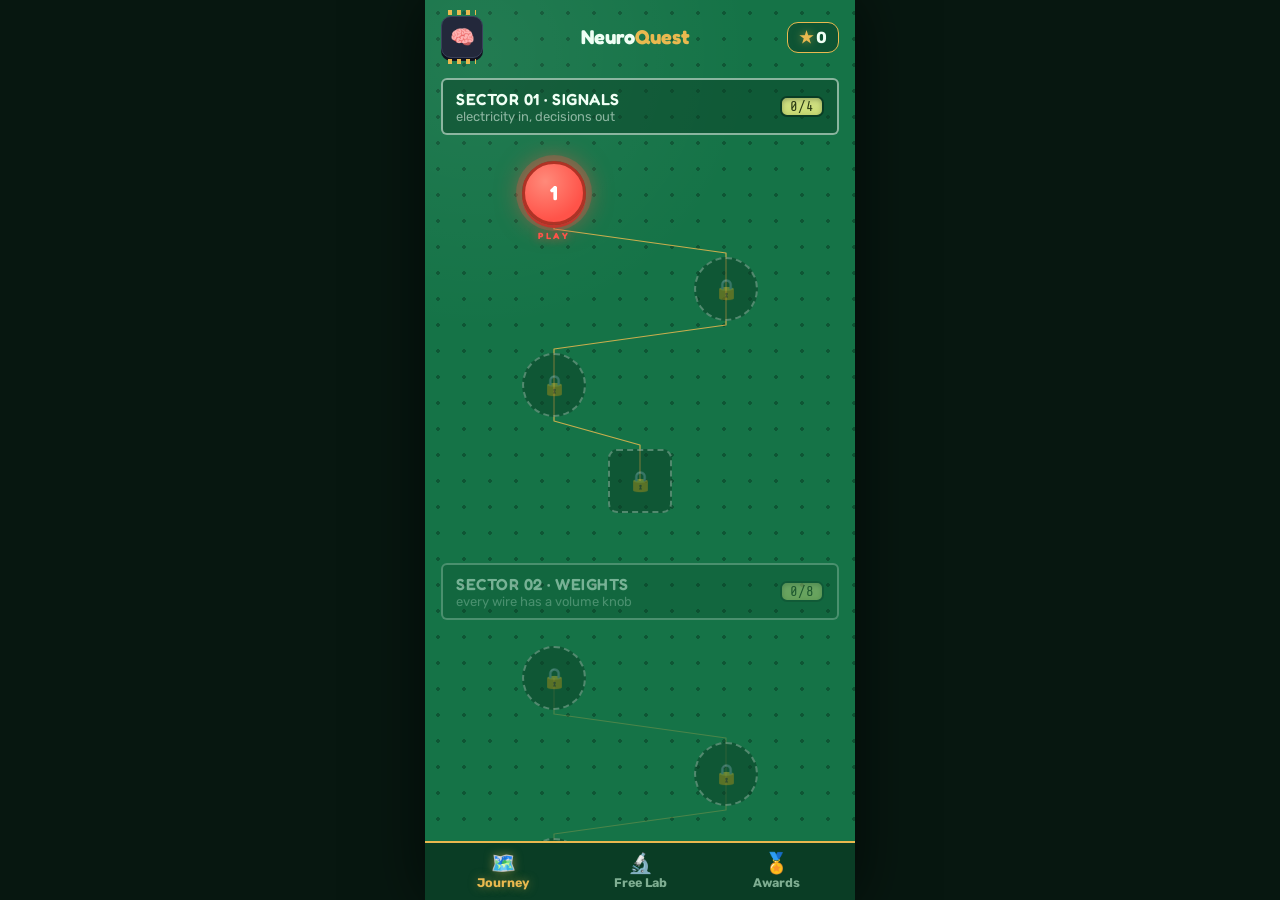
==== neuroquest/app/assets/web/index.html @ b3b17642 "NeuroQuest: curriculum pass — every level now requires its own lesson Web game + Flutter wrapper for" ====
<!DOCTYPE html>
<html lang="en">
<head>
<meta charset="UTF-8">
<meta name="viewport" content="width=device-width, initial-scale=1.0, maximum-scale=1.0, user-scalable=no">
<meta name="theme-color" content="#0A3D25">
<title>NeuroQuest</title>
<link rel="preconnect" href="https://fonts.googleapis.com">
<link href="https://fonts.googleapis.com/css2?family=Fredoka:wght@500;600;700&family=Rubik:wght@400;500;600;700;800&family=Share+Tech+Mono&display=swap" rel="stylesheet">
<link rel="stylesheet" href="css/style.css?v=29">
</head>
<body>
<div id="app">

  <!-- ============ JOURNEY MAP ============ -->
  <div id="scr-map" class="screen">
    <div class="hud">
      <div class="avatar">🧠</div>
      <div class="wordmark">Neuro<em>Quest</em></div>
      <div class="hud-stat" id="hud-stars"><span class="star">★</span> 0</div>
    </div>
    <div id="map-scroll"></div>
    <div class="tabbar">
      <div class="tab active"><span class="t-ico">🗺️</span>Journey</div>
      <div class="tab" data-nav="lab"><span class="t-ico">🔬</span>Free Lab</div>
      <div class="tab" data-nav="awards"><span class="t-ico">🏅</span>Awards</div>
    </div>
  </div>

  <!-- ============ LEVEL ============ -->
  <div id="scr-level" class="screen hidden">
    <div class="play-top">
      <div class="icon-btn" id="lv-back">‹</div>
      <div class="play-title" id="lv-title">Level</div>
      <div class="play-stars" id="lv-stars"></div>
    </div>
    <div class="goal-card" id="lv-goal"></div>
    <div class="stage-wrap" id="lv-boardarea">
      <div class="stage" id="lv-stage">
        <span class="silk-corner" style="top:5px;left:34px" id="lv-board">NQ-BRD</span>
        <span class="silk-corner" style="bottom:5px;right:34px">REV A</span>
        <div class="screwhole" style="top:6px;left:6px"></div>
        <div class="screwhole" style="top:6px;right:6px"></div>
        <div class="screwhole" style="bottom:6px;left:6px"></div>
        <div class="screwhole" style="bottom:6px;right:6px"></div>
        <svg class="wires-svg" id="lv-wires"></svg>
      </div>
      <div class="dataset-strip" id="lv-cards"></div>
      <svg id="lv-cardlinks"></svg>
    </div>
    <div class="controls hidden" id="lv-train">
      <div class="train-hud">
        <div class="thud"><div class="th-k">EPOCH</div><span class="lcd" id="tr-epoch">000</span></div>
        <div class="thud"><div class="th-k">SORTED</div><span class="lcd" id="tr-sorted">0/0</span></div>
        <div class="thud"><div class="th-k">LOSS</div><svg id="tr-spark" class="loss-spark" viewBox="0 0 60 24"></svg></div>
      </div>
      <div id="lv-lr-row">
        <div class="ctl-label"><span>LEARNING RATE · THROTTLE</span><span class="lcd" id="lv-lr-val" style="font-size:11px">0.10</span></div>
        <input type="range" class="knob-slider" id="lv-lr" min="-2" max="0.48" step="0.02" value="-1">
      </div>
      <div class="train-btns">
        <button class="btn btn-ghost" id="tr-step">STEP</button>
        <button class="btn btn-red" id="tr-run">⚡ TRAIN</button>
        <button class="btn btn-ghost" id="tr-reset">↺ RESET</button>
      </div>
    </div>
    <div class="controls hidden" id="lv-labtray">
      <div class="ctl-label"><span>PARTS TRAY — tap to place</span><span id="lab-count">0/6</span></div>
      <div class="tray-btns">
        <button class="btn btn-ghost" data-part="amp">AMP</button>
        <button class="btn btn-ghost" data-part="relu">GATE</button>
        <button class="btn btn-ghost" data-part="sum">Σ</button>
        <button class="btn btn-ghost" id="lab-clear">🗑 CLEAR</button>
      </div>
    </div>
    <div class="play-cta">
      <button class="btn btn-grn" id="lv-test">⏻ FINISH — CLAIM STARS</button>
    </div>
  </div>

  <!-- ============ AWARDS ============ -->
  <div id="scr-awards" class="screen hidden">
    <div class="hud">
      <div class="avatar">🏅</div>
      <div class="wordmark">Service <em>Record</em></div>
      <div class="hud-stat" id="aw-stars"><span class="star">★</span> 0</div>
    </div>
    <div id="awards-list"></div>
    <div class="tabbar">
      <div class="tab" data-nav="map"><span class="t-ico">🗺️</span>Journey</div>
      <div class="tab" data-nav="lab"><span class="t-ico">🔬</span>Free Lab</div>
      <div class="tab active"><span class="t-ico">🏅</span>Awards</div>
    </div>
  </div>

  <!-- ============ MODALS ============ -->
  <div id="modal-datasheet" class="modal-back hidden"></div>
  <div id="modal-win" class="modal-back hidden"></div>
  <div id="modal-goal" class="modal-back hidden"></div>
  <div id="toast"></div>
</div>

<script src="js/engine.js?v=29"></script>
<script src="js/levels.js?v=29"></script>
<script src="js/app.js?v=29"></script>
</body>
</html>
---- neuroquest/app/assets/web/css/style.css ----
/* NeuroQuest — PCB Workbench design system */
:root {
  --board: #157347;
  --board-dark: #0E5434;
  --board-edge: #0A3D25;
  --gold: #E9B94F;
  --gold-hi: #FFD98A;
  --gold-deep: #B98A2E;
  --silk: #EFFFF4;
  --silk-dim: rgba(239, 255, 244, 0.55);
  --lcd: #C9DB74;
  --lcd-ink: #2A3B14;
  --led-red: #FF5349;
  --led-grn: #4AE581;
  --led-blu: #61B8FF;
  --chip: #23283B;
  --chip-lite: #3A415C;
  --chip-deep: #10131F;
  --paper: #FBF7EC;
  --ink: #24303F;
  --btn-red: #E8503F;
  --btn-red-deep: #B03225;
  --btn-grn: #23B36B;
  --btn-grn-deep: #157A47;
}
* { margin: 0; padding: 0; box-sizing: border-box; -webkit-tap-highlight-color: transparent; }
html, body { height: 100%; }
body {
  font-family: 'Rubik', sans-serif;
  background: #071710;
  color: var(--silk);
  overflow: hidden;
  user-select: none;
  -webkit-user-select: none;
  display: flex;
  align-items: center;
  justify-content: center;
}
#app {
  position: relative;
  margin: 0 auto;
  width: 100%;
  max-width: 430px;
  height: 100dvh;
  max-height: 980px; /* keep phone proportions inside tall panes */
  overflow: hidden;  /* nothing may scroll the frame itself */
  background:
    radial-gradient(circle at 12% 6%, rgba(255, 255, 255, 0.06) 0%, transparent 30%),
    radial-gradient(rgba(10, 61, 37, 0.55) 1.6px, transparent 1.6px) 0 0 / 26px 26px,
    var(--board);
  overflow: hidden;
  box-shadow: 0 0 60px rgba(0, 0, 0, 0.6);
}
.mono { font-family: 'Share Tech Mono', monospace; }
.fredoka { font-family: 'Fredoka', sans-serif; }
.hidden { display: none !important; }

.screen { position: absolute; inset: 0; display: flex; flex-direction: column; }

/* ---------- atoms ---------- */
.btn {
  font-family: 'Fredoka', sans-serif;
  font-weight: 600;
  font-size: 16px;
  color: #fff;
  border: none;
  border-radius: 14px;
  padding: 13px 22px;
  text-align: center;
  letter-spacing: 0.5px;
  cursor: pointer;
  transition: transform 0.06s, box-shadow 0.06s;
}
.btn:active { transform: translateY(3px); }
.btn-red { background: var(--btn-red); box-shadow: 0 4.5px 0 var(--btn-red-deep), 0 0 18px rgba(232, 80, 63, 0.3); }
.btn-red:active { box-shadow: 0 1.5px 0 var(--btn-red-deep); }
.btn-grn { background: var(--btn-grn); box-shadow: 0 4.5px 0 var(--btn-grn-deep), 0 0 18px rgba(35, 179, 107, 0.3); }
.btn-grn:active { box-shadow: 0 1.5px 0 var(--btn-grn-deep); }
.btn-ghost { background: rgba(239, 255, 244, 0.08); color: var(--silk); border: 2px dashed rgba(239, 255, 244, 0.4); box-shadow: none; }
.star { color: var(--gold); text-shadow: 0 0 8px rgba(233, 185, 79, 0.55); }
.star.off { color: rgba(239, 255, 244, 0.22); text-shadow: none; }
.lcd {
  font-family: 'Share Tech Mono', monospace;
  background: linear-gradient(180deg, #D3E387, var(--lcd));
  color: var(--lcd-ink);
  border-radius: 7px;
  border: 2px solid var(--board-edge);
  box-shadow: inset 0 2px 5px rgba(42, 59, 20, 0.35);
  padding: 2px 8px;
}

/* ---------- HUD / map ---------- */
.hud {
  display: flex;
  align-items: center;
  justify-content: space-between;
  padding: 16px 16px 8px;
  flex-shrink: 0;
}
.hud .avatar {
  width: 42px; height: 42px;
  background: var(--chip);
  border-radius: 10px;
  display: flex; align-items: center; justify-content: center;
  font-size: 20px;
  border: 1.5px solid var(--chip-lite);
  box-shadow: 0 3px 0 var(--chip-deep);
  position: relative;
}
.hud .avatar::before, .hud .avatar::after {
  content: '';
  position: absolute; left: 6px; right: 6px;
  height: 5px;
  background: repeating-linear-gradient(90deg, var(--gold) 0 4px, transparent 4px 9px);
}
.hud .avatar::before { top: -7px; }
.hud .avatar::after { bottom: -7px; }
.hud .wordmark { font-family: 'Fredoka', sans-serif; font-weight: 700; font-size: 19px; }
.hud .wordmark em { font-style: normal; color: var(--gold); }
.hud-stat {
  background: var(--board-dark);
  border: 1.5px solid var(--gold);
  border-radius: 11px;
  padding: 5px 11px;
  font-weight: 700; font-size: 14px;
}
#map-scroll { flex: 1; overflow-y: auto; padding-bottom: 84px; }
.sector-bar {
  margin: 12px 16px;
  border: 2px solid var(--silk-dim);
  border-radius: 6px;
  padding: 9px 13px;
  display: flex; justify-content: space-between; align-items: center;
  background: rgba(10, 61, 37, 0.45);
  cursor: pointer;
}
.sector-bar.locked { opacity: 0.45; }
.sector-bar .sb-title { font-family: 'Fredoka', sans-serif; font-size: 14.5px; font-weight: 600; letter-spacing: 0.5px; }
.sector-bar .sb-sub { font-size: 11px; color: var(--silk-dim); }
.sector-bar .lcd { font-size: 13px; }
.sector-map { position: relative; }
.sector-map svg.traces { position: absolute; inset: 0; width: 100%; height: 100%; }
.pad {
  position: absolute;
  width: 64px; height: 64px;
  border-radius: 50%;
  display: flex; flex-direction: column;
  align-items: center; justify-content: center;
  font-family: 'Fredoka', sans-serif;
  font-weight: 700;
  cursor: pointer;
  z-index: 2;
}
.pad .n-num { font-size: 20px; line-height: 1.05; }
.pad .n-stars { font-size: 9.5px; letter-spacing: 1px; }
.pad.done {
  background: radial-gradient(circle at 35% 30%, var(--gold-hi), var(--gold) 70%);
  color: #5C4300;
  border: 3px solid var(--gold-deep);
  box-shadow: 0 3px 0 #8F6A20, inset 0 -3px 6px rgba(143, 106, 32, 0.5);
}
.pad.done .hole {
  width: 10px; height: 10px;
  background: var(--board-dark);
  border-radius: 50%;
  position: absolute; top: 7px; right: 9px;
  box-shadow: inset 0 1px 2px #000;
}
.pad.current {
  background: radial-gradient(circle at 35% 30%, #FF8A7A, var(--led-red) 70%);
  color: #fff;
  border: 3px solid var(--btn-red-deep);
  box-shadow: 0 0 0 6px rgba(255, 83, 73, 0.25), 0 0 26px rgba(255, 83, 73, 0.65), 0 3px 0 #8F241A;
  animation: pulse 1.6s ease-in-out infinite;
}
@keyframes pulse {
  0%, 100% { box-shadow: 0 0 0 5px rgba(255, 83, 73, 0.22), 0 0 18px rgba(255, 83, 73, 0.5), 0 3px 0 #8F241A; }
  50% { box-shadow: 0 0 0 9px rgba(255, 83, 73, 0.3), 0 0 30px rgba(255, 83, 73, 0.75), 0 3px 0 #8F241A; }
}
.pad.current .playlbl {
  position: absolute; bottom: -19px;
  font-size: 9px; letter-spacing: 2.5px;
  color: var(--led-red); font-weight: 700;
  text-shadow: 0 0 8px rgba(255, 83, 73, 0.8);
}
.pad.locked {
  background: rgba(10, 61, 37, 0.5);
  color: rgba(239, 255, 244, 0.35);
  border: 2.5px dashed rgba(239, 255, 244, 0.3);
  cursor: default;
}
.pad.chipstyle { border-radius: 9px; }
.tabbar {
  position: absolute;
  bottom: 0; left: 0; right: 0;
  background: var(--board-edge);
  border-top: 2px solid var(--gold);
  display: flex;
  padding: 8px 10px calc(10px + env(safe-area-inset-bottom));
  z-index: 50;
}
.tab { flex: 1; text-align: center; font-size: 10px; font-weight: 700; color: #7FAE92; cursor: pointer; }
.tab .t-ico { font-size: 20px; display: block; }
.tab.active { color: var(--gold); text-shadow: 0 0 10px rgba(233, 185, 79, 0.5); }

/* ---------- level screen ---------- */
.play-top {
  display: flex; align-items: center; justify-content: space-between;
  padding: 14px 14px 6px;
  flex-shrink: 0;
}
.icon-btn {
  width: 36px; height: 36px;
  background: var(--board-dark);
  border: 1.5px solid var(--silk-dim);
  border-radius: 10px;
  display: flex; align-items: center; justify-content: center;
  font-size: 17px; font-weight: 800; color: var(--silk);
  cursor: pointer;
}
.play-title { font-family: 'Fredoka', sans-serif; font-weight: 600; font-size: 15px; }
.play-stars { font-size: 16px; letter-spacing: 2px; }
.goal-card {
  margin: 4px 14px 8px;
  background: rgba(10, 61, 37, 0.55);
  border: 1.6px solid var(--gold);
  border-radius: 10px;
  padding: 8px 12px;
  font-size: 12.5px; font-weight: 500;
  line-height: 1.45;
  flex-shrink: 0;
}
.goal-card b { color: var(--gold-hi); }
.goal-card .g-tag { font-family: 'Share Tech Mono', monospace; color: var(--gold); font-size: 10px; letter-spacing: 2px; }
.dataset-strip {
  display: flex; gap: 8px;
  margin: 14px 2px 2px;
  /* % resolves against the strip's own container, so this never widens
     the app column — it only adds internal scroll room so any card,
     first or last, can be scrolled to the center. */
  padding: 2px calc(50% - 24px) 6px;
  flex-shrink: 0;
  overflow-x: auto;
  scrollbar-width: none;
}
.dataset-strip::-webkit-scrollbar { display: none; }
.d-chip {
  background: var(--chip);
  border: 1.5px solid var(--chip-lite);
  border-radius: 9px;
  min-width: 48px;
  padding: 5px 4px 4px;
  text-align: center;
  position: relative;
  box-shadow: 0 2.5px 0 var(--chip-deep);
  cursor: pointer;
  flex-shrink: 0;
}
.d-chip .d-emoji { font-size: 18px; }
.d-chip .d-name { font-size: 7.5px; color: var(--silk-dim); letter-spacing: 0.3px; white-space: nowrap; }
.d-chip.active { border-color: var(--gold); box-shadow: 0 2.5px 0 var(--chip-deep), 0 0 10px rgba(233, 185, 79, 0.4); }
.d-chip .d-tick {
  position: absolute; top: -6px; right: -5px;
  width: 15px; height: 15px;
  border-radius: 50%;
  font-size: 9px; line-height: 15px;
  text-align: center;
  color: #06230F;
  font-weight: 900;
}
.d-chip.ok .d-tick { background: var(--led-grn); box-shadow: 0 0 7px rgba(74, 229, 129, 0.7); }
.d-chip.bad .d-tick { background: var(--led-red); color: #fff; box-shadow: 0 0 7px rgba(255, 83, 73, 0.7); }

.stage-wrap { flex: 1; display: flex; flex-direction: column; margin: 0 14px; min-height: 0; }
.stage {
  position: relative;
  background: var(--board-dark);
  border-radius: 12px;
  border: 2px solid var(--board-edge);
  box-shadow: inset 0 0 30px rgba(0, 0, 0, 0.35);
  flex: 1;
  min-height: 230px;
  overflow: hidden;
}
.silk-corner {
  position: absolute;
  font-family: 'Share Tech Mono', monospace;
  font-size: 8.5px;
  color: var(--silk-dim);
  z-index: 4;
  letter-spacing: 1px;
  pointer-events: none;
}
.screwhole {
  position: absolute;
  width: 13px; height: 13px;
  border-radius: 50%;
  background: radial-gradient(circle at 38% 34%, #FFE9B8, var(--gold) 60%);
  box-shadow: inset 0 1px 2px rgba(0, 0, 0, 0.5);
  z-index: 4;
  pointer-events: none;
}
.screwhole::after { content: ''; position: absolute; inset: 4px; background: #071710; border-radius: 50%; }

.wires-svg { position: absolute; inset: 0; z-index: 1; width: 100%; height: 100%; }
.wires-svg path.wire { stroke: var(--gold); stroke-width: 3.4; fill: none; stroke-linejoin: round; stroke-linecap: round; cursor: pointer; pointer-events: stroke; }
.wires-svg path.wire.locked { cursor: default; opacity: 0.9; }
.wires-svg path.wirehit { stroke: transparent; stroke-width: 16; fill: none; cursor: pointer; pointer-events: stroke; }
.wires-svg circle.via { fill: var(--board-edge); stroke: var(--gold); stroke-width: 2.4; pointer-events: none; }

/* meters */
.out-row { position: absolute; top: 10px; left: 12px; right: 12px; display: flex; gap: 8px; z-index: 3; }
.meter {
  flex: 1;
  min-width: 0; /* let flex shrink meters below content width — 3-up rows must never overflow the board */
  background: var(--chip);
  border-radius: 9px;
  padding: 6px 8px 7px;
  box-shadow: 0 3px 0 var(--chip-deep);
  border: 1px solid var(--chip-lite);
}
.meter .m-head { display: flex; justify-content: space-between; align-items: baseline; gap: 4px; margin-bottom: 4px; }
.meter .m-name { font-size: 9px; font-weight: 700; color: var(--silk-dim); letter-spacing: 0.6px; white-space: nowrap; overflow: hidden; text-overflow: ellipsis; }
/* 3+ outputs: compact type so every meter stays inside the viewport */
.out-row.tight { gap: 6px; }
.out-row.tight .meter { padding: 5px 6px 6px; }
.out-row.tight .m-name { font-size: 10.5px !important; letter-spacing: 0.2px !important; }
.out-row.tight .m-val { font-size: 16px !important; }
.out-row.tight .ledbar { gap: 2px; }
.meter .m-val { font-family: 'Share Tech Mono', monospace; font-size: 13px; color: var(--silk); }
.ledbar { display: flex; gap: 2.5px; margin-bottom: 6px; }
.ledbar i { flex: 1; height: 11px; border-radius: 2.5px; background: rgba(239, 255, 244, 0.1); }
.meter .ledbar i.on { background: var(--led-blu); box-shadow: 0 0 6px rgba(97, 184, 255, 0.8); }
.meter.winner { border-color: var(--led-grn); box-shadow: 0 3px 0 var(--chip-deep), 0 0 14px rgba(74, 229, 129, 0.35); }
.meter.winner .ledbar i.on { background: var(--led-grn); box-shadow: 0 0 6px rgba(74, 229, 129, 0.8); }
.meter .m-pad {
  margin: 0 auto;
  width: 20px; height: 20px;
  border-radius: 50%;
  background: radial-gradient(circle at 38% 34%, var(--gold-hi), var(--gold) 65%);
  border: 2px solid var(--gold-deep);
  box-shadow: inset 0 1px 2px rgba(0, 0, 0, 0.4);
  cursor: pointer;
}
.meter .m-pad::after { content: ''; display: block; margin: 5px auto; width: 6px; height: 6px; background: var(--chip); border-radius: 50%; }

/* potentiometer / amp */
.pot-wrap { position: absolute; z-index: 3; text-align: center; transform: translate(-50%, -50%); }
/* modules are movable — body drag repositions, wires follow */
.pot-wrap, .nchip, .normchip, .sumnode, .refblock { cursor: grab; touch-action: none; }
.pot-wrap.dragging, .nchip.dragging, .normchip.dragging, .sumnode.dragging, .refblock.dragging {
  cursor: grabbing; z-index: 6;
}
.pot {
  width: 62px; height: 62px;
  border-radius: 50%;
  background: radial-gradient(circle at 38% 32%, #4A526E, var(--chip) 62%);
  border: 3px solid var(--chip-deep);
  box-shadow: 0 4px 0 var(--chip-deep), inset 0 2px 4px rgba(255, 255, 255, 0.15);
  position: relative;
  margin: 0 auto;
  cursor: pointer;
  transition: box-shadow 0.15s;
}
.pot-wrap.selected .pot { box-shadow: 0 4px 0 var(--chip-deep), 0 0 0 3px var(--gold), 0 0 16px rgba(233, 185, 79, 0.5); }
.pot .tick {
  position: absolute;
  left: 50%; top: 4px;
  width: 4px; height: 19px;
  background: var(--gold);
  border-radius: 3px;
  transform-origin: 50% 27px;
  transform: translateX(-50%) rotate(0deg);
  box-shadow: 0 0 8px rgba(233, 185, 79, 0.7);
  transition: transform 0.12s;
}
.pot-lbl { margin-top: 4px; }
.pot-lbl .lcd { font-size: 11.5px; padding: 1px 6px; }
.pot-name {
  position: absolute; top: -14px; left: 50%; transform: translateX(-50%);
  font-family: 'Share Tech Mono', monospace;
  font-size: 9px; color: var(--silk-dim); letter-spacing: 1px;
  white-space: nowrap;
  background: rgba(10, 61, 37, 0.92);
  padding: 1px 6px;
  border-radius: 6px;
  z-index: 2;
}
.pot-pin {
  width: 16px; height: 16px;
  border-radius: 50%;
  background: radial-gradient(circle at 38% 34%, var(--gold-hi), var(--gold) 65%);
  border: 2px solid var(--gold-deep);
  position: absolute; left: 50%;
  transform: translateX(-50%);
  cursor: pointer;
  touch-action: none;
}
.pot-pin::after {
  content: '';
  display: block;
  margin: 4px auto;
  width: 5px; height: 5px;
  background: var(--chip);
  border-radius: 50%;
}
.pot-pin.pin-in { bottom: -21px; }
.pot-pin.pin-out { top: -37px; }
.pot-wrap .pin-stub {
  position: absolute; left: 50%;
  transform: translateX(-50%);
  width: 3.5px;
  background: var(--gold);
  opacity: 0.9;
  pointer-events: none;
}
.pot-wrap .stub-out { top: -22px; height: 22px; }
.pot-wrap .stub-in { bottom: -6px; height: 8px; }
.static-pads .pot-pin { cursor: default; }

/* neuron chip pads */
.nc-pad {
  position: absolute;
  width: 15px; height: 15px;
  border-radius: 50%;
  background: radial-gradient(circle at 38% 34%, var(--gold-hi), var(--gold) 65%);
  border: 2px solid var(--gold-deep);
  touch-action: none;
}
.nc-pad::after {
  content: '';
  display: block;
  margin: 3.5px auto;
  width: 4px; height: 4px;
  background: var(--chip);
  border-radius: 50%;
}
.nc-pad.out { top: -24px; left: 50%; transform: translateX(-50%); }
.nc-pad.in { bottom: -22px; }

/* gate variant of the pot */
.pot-wrap.gate .pot {
  border-color: var(--gold-deep);
  background: radial-gradient(circle at 38% 32%, #6B5B30, #2E2A1A 62%);
}
.pot-wrap.gate .pot .tick { background: #FFC848; }

/* neuron DIP chip */
.nchip {
  position: absolute;
  transform: translate(-50%, -50%);
  width: 118px;
  background: linear-gradient(180deg, var(--chip-lite), var(--chip) 40%);
  border-radius: 8px;
  z-index: 3;
  padding: 7px 10px 8px;
  text-align: center;
  box-shadow: 0 4px 0 var(--chip-deep);
}
.nchip::before, .nchip::after {
  content: '';
  position: absolute;
  top: 12px; bottom: 12px;
  width: 8px;
  background: repeating-linear-gradient(180deg, var(--gold) 0 6px, transparent 6px 15px);
}
.nchip::before { left: -9px; }
.nchip::after { right: -9px; }
.nchip .nc-dot { position: absolute; top: 6px; left: 9px; width: 6px; height: 6px; border-radius: 50%; background: var(--chip-deep); }
.nchip .nc-name { font-family: 'Share Tech Mono', monospace; font-size: 9px; color: var(--gold); letter-spacing: 1.5px; }
.nbars { display: flex; gap: 7px; justify-content: center; margin-top: 5px; }
.nbar { width: 22px; }
.nbar .nb-track {
  height: 34px;
  background: var(--chip-deep);
  border-radius: 4px;
  position: relative;
  overflow: hidden;
}
.nbar .nb-fill {
  position: absolute; bottom: 0; left: 2px; right: 2px;
  border-radius: 3px;
  background: var(--led-grn);
  transition: height 0.12s, background 0.12s;
  box-shadow: 0 0 6px rgba(74, 229, 129, 0.6);
}
.nbar .nb-lbl { font-family: 'Share Tech Mono', monospace; font-size: 8px; color: var(--silk-dim); margin-top: 2px; }

/* frozen reference block */
.refblock {
  position: absolute;
  transform: translate(-50%, -50%);
  background: var(--chip);
  border: 1px dashed var(--chip-lite);
  border-radius: 8px;
  padding: 5px 9px;
  text-align: center;
  z-index: 3;
  box-shadow: 0 3px 0 var(--chip-deep);
}
.refblock .rb-name { font-family: 'Share Tech Mono', monospace; font-size: 8.5px; color: var(--silk-dim); letter-spacing: 1.5px; }
.refblock .lcd { font-size: 11px; padding: 0 6px; margin-top: 2px; display: inline-block; }

/* training console */
.train-hud { display: flex; gap: 8px; margin-bottom: 8px; }
.thud {
  flex: 1;
  background: var(--chip);
  border: 1px solid var(--chip-lite);
  border-radius: 10px;
  text-align: center;
  padding: 4px 4px 6px;
  box-shadow: 0 2.5px 0 var(--chip-deep);
}
.thud .th-k { font-size: 8.5px; font-weight: 700; letter-spacing: 2px; color: var(--silk-dim); }
.thud .lcd { font-size: 13px; margin-top: 2px; display: inline-block; padding: 0 8px; }
.loss-spark { height: 22px; margin-top: 2px; width: 90%; }
.train-btns { display: flex; gap: 8px; margin-top: 8px; }
.train-btns .btn { flex: 1; padding: 9px 6px; font-size: 13px; }
.train-btns .btn.running { background: var(--gold); color: #3A2B00; box-shadow: 0 4.5px 0 var(--gold-deep); }

/* input pins */
.in-row { position: absolute; bottom: 10px; left: 12px; right: 12px; display: flex; gap: 8px; justify-content: center; z-index: 3; }
.pinblock {
  background: var(--chip);
  border: 1px solid var(--chip-lite);
  border-radius: 9px;
  padding: 5px 10px 7px;
  text-align: center;
  box-shadow: 0 3px 0 var(--chip-deep);
  position: relative;
  min-width: 74px;
}
.pinblock .p-pad {
  margin: 0 auto 4px;
  width: 20px; height: 20px;
  border-radius: 50%;
  background: radial-gradient(circle at 38% 34%, var(--gold-hi), var(--gold) 65%);
  border: 2px solid var(--gold-deep);
  cursor: pointer;
  touch-action: none;
}
.pinblock .p-pad::after { content: ''; display: block; margin: 5px auto; width: 6px; height: 6px; background: var(--chip); border-radius: 50%; }
.pinblock .p-name { font-size: 8px; font-weight: 700; color: var(--silk-dim); letter-spacing: 1px; white-space: nowrap; }
.pinblock .lcd { font-size: 11px; padding: 0 6px; margin-top: 3px; display: inline-block; }
.p-pad.armed, .m-pad.armed, .pot-pin.armed, .nc-pad.armed {
  box-shadow: 0 0 0 3px var(--led-grn), 0 0 14px rgba(74, 229, 129, 0.8) !important;
}
.droppable {
  animation: droppulse 0.9s ease-in-out infinite;
}
@keyframes droppulse {
  0%, 100% { box-shadow: 0 0 0 2px var(--led-grn), 0 0 8px rgba(74, 229, 129, 0.5); }
  50% { box-shadow: 0 0 0 5px var(--led-grn), 0 0 18px rgba(74, 229, 129, 0.9); }
}
.wires-svg path.ghost {
  stroke: var(--led-grn);
  stroke-width: 3;
  stroke-dasharray: 8 6;
  fill: none;
  stroke-linecap: round;
  stroke-linejoin: round;
  pointer-events: none;
  filter: drop-shadow(0 0 4px rgba(74, 229, 129, 0.7));
}

/* card → input connector traces */
#lv-cardlinks {
  position: absolute;
  inset: 0;
  pointer-events: none;
  z-index: 6;
  width: 100%;
  height: 100%;
}
#lv-cardlinks path {
  animation: dashflow 0.9s linear infinite;
}
@keyframes dashflow {
  to { stroke-dashoffset: -22; }
}
.stage-wrap { position: relative; }

/* controls */
.controls {
  margin: 8px 14px 0;
  background: rgba(10, 61, 37, 0.55);
  border: 1.5px solid rgba(239, 255, 244, 0.35);
  border-radius: 12px;
  padding: 9px 14px 11px;
  flex-shrink: 0;
}
.controls .ctl-label {
  display: flex; justify-content: space-between;
  font-family: 'Share Tech Mono', monospace;
  font-size: 10px; color: var(--silk-dim);
  letter-spacing: 2px;
  margin-bottom: 6px;
}
input[type=range].knob-slider {
  width: 100%;
  appearance: none;
  -webkit-appearance: none;
  height: 12px;
  border-radius: 8px;
  background: linear-gradient(90deg, var(--led-blu) 0%, rgba(0, 0, 0, 0.35) 50%, var(--led-red) 100%);
  border: 2px solid var(--board-edge);
  outline: none;
}
input[type=range].knob-slider::-webkit-slider-thumb {
  appearance: none;
  -webkit-appearance: none;
  width: 26px; height: 26px;
  border-radius: 50%;
  background: radial-gradient(circle at 38% 32%, #4A526E, var(--chip) 65%);
  border: 2.5px solid var(--gold);
  box-shadow: 0 0 12px rgba(233, 185, 79, 0.5);
  cursor: pointer;
}
.star-goals {
  display: flex; justify-content: center; gap: 13px;
  margin-top: 7px;
  font-size: 10.5px; font-weight: 600; color: var(--silk-dim);
}
.play-cta { display: flex; gap: 10px; margin: 8px 14px calc(12px + env(safe-area-inset-bottom)); flex-shrink: 0; }
.play-cta .btn { flex: 1; font-size: 15px; padding: 12px 10px; }

/* ---------- modals ---------- */
.modal-back {
  position: absolute; inset: 0;
  background: rgba(4, 15, 9, 0.75);
  z-index: 90;
  display: flex; align-items: center; justify-content: center;
  padding: 18px;
}
.datasheet {
  background: var(--paper);
  color: var(--ink);
  border-radius: 12px;
  box-shadow: 0 22px 50px rgba(0, 0, 0, 0.6);
  width: 100%;
  max-width: 360px;
  max-height: 88%;
  overflow-y: auto;
  text-align: center;
}
.ds-head {
  display: flex; justify-content: space-between; align-items: center;
  background: var(--ink);
  color: #fff;
  padding: 10px 14px;
  font-family: 'Share Tech Mono', monospace;
  font-size: 11px;
  letter-spacing: 1px;
  border-radius: 12px 12px 0 0;
}
.ds-head b { color: var(--gold); }
.ds-body { padding: 14px 18px 18px; }
.ds-sym {
  margin: 4px auto 10px;
  width: 100%; height: 104px;
  border: 1.6px solid rgba(36, 48, 63, 0.35);
  border-radius: 6px;
  background:
    linear-gradient(rgba(36, 48, 63, 0.06) 1px, transparent 1px) 0 0 / 14px 14px,
    linear-gradient(90deg, rgba(36, 48, 63, 0.06) 1px, transparent 1px) 0 0 / 14px 14px;
}
.datasheet h2 { font-family: 'Fredoka', sans-serif; font-size: 24px; font-weight: 700; margin: 4px 0 8px; }
.datasheet p.lead { font-size: 13px; font-weight: 500; color: #5A6878; line-height: 1.55; margin-bottom: 12px; text-align: left; }
.datasheet p.lead b { color: var(--ink); }
.spec-table { width: 100%; border-collapse: collapse; font-size: 11px; margin-bottom: 14px; font-family: 'Share Tech Mono', monospace; }
.spec-table td { border: 1.4px solid rgba(36, 48, 63, 0.3); padding: 5px 8px; }
.spec-table td:first-child { text-align: left; color: #5A6878; }
.spec-table td:last-child { text-align: right; font-weight: 700; }

/* win modal */
.win-card {
  background: var(--paper);
  color: var(--ink);
  border-radius: 12px;
  box-shadow: 0 22px 50px rgba(0, 0, 0, 0.6);
  width: 100%;
  max-width: 340px;
  text-align: center;
  padding: 46px 18px 18px;
  position: relative;
}
.win-stars {
  position: absolute; top: -32px; left: 50%;
  transform: translateX(-50%);
  display: flex; align-items: flex-end; gap: 4px;
}
.wstar {
  font-size: 42px;
  color: var(--gold);
  text-shadow: 0 3px 0 var(--gold-deep);
  filter: drop-shadow(0 5px 10px rgba(233, 185, 79, 0.5));
  opacity: 0;
  transform: scale(0.2);
}
.wstar.mid { font-size: 58px; margin-bottom: 8px; }
.wstar.show { animation: starpop 0.45s cubic-bezier(0.2, 1.6, 0.4, 1) forwards; }
.wstar.off { color: #E2DACA; text-shadow: 0 3px 0 #CFC5B0; filter: none; opacity: 1; transform: none; }
@keyframes starpop { to { opacity: 1; transform: scale(1); } }
.stamp {
  position: absolute;
  top: 46px; right: 12px;
  font-family: 'Share Tech Mono', monospace;
  font-size: 11.5px;
  color: var(--btn-grn);
  border: 2.5px solid var(--btn-grn);
  border-radius: 6px;
  padding: 3px 8px;
  transform: rotate(11deg);
  letter-spacing: 2px;
  opacity: 0.9;
}
.win-card h2 { font-family: 'Fredoka', sans-serif; font-size: 24px; font-weight: 700; }
.win-card .w-sub { font-family: 'Share Tech Mono', monospace; font-size: 10.5px; color: #5A6878; margin: 3px 0 12px; letter-spacing: 0.5px; }
.stat-rows { margin: 0 4px 12px; border: 1.5px solid rgba(36, 48, 63, 0.3); border-radius: 8px; overflow: hidden; }
.stat-row {
  display: flex; justify-content: space-between;
  padding: 7px 12px;
  font-size: 12.5px; font-weight: 500;
  border-bottom: 1.5px solid rgba(36, 48, 63, 0.18);
  background: #fff;
}
.stat-row:last-child { border-bottom: none; }
.stat-row .sr-v { font-family: 'Share Tech Mono', monospace; }
.stat-row .sr-v.good { color: var(--btn-grn); }
.stat-row .sr-v.tip { color: var(--btn-red); }
.win-buttons { display: flex; flex-direction: column; gap: 9px; }

/* toast */
#toast {
  position: absolute;
  left: 50%; bottom: 110px;
  transform: translateX(-50%);
  background: var(--chip);
  color: var(--silk);
  border: 1.5px solid var(--gold);
  border-radius: 10px;
  padding: 9px 16px;
  font-size: 13px;
  font-weight: 600;
  z-index: 120;
  opacity: 0;
  transition: opacity 0.25s;
  pointer-events: none;
  max-width: 85%;
  text-align: center;
}
#toast.show { opacity: 1; }

/* confetti */
.confetti {
  position: absolute;
  width: 8px; height: 12px;
  z-index: 95;
  animation: fall 1.6s ease-in forwards;
}
@keyframes fall {
  0% { transform: translateY(-20px) rotate(0deg); opacity: 1; }
  100% { transform: translateY(300px) rotate(340deg); opacity: 0; }
}
.shake { animation: shake 0.4s; }
@keyframes shake {
  0%, 100% { transform: translateX(0); }
  25% { transform: translateX(-7px); }
  75% { transform: translateX(7px); }
}

/* ================================================================
   READABILITY & INTERACTION PASS
   Bigger type everywhere, big rotary knobs, expected-output badge,
   drag-scrollable card rack.
   ================================================================ */

/* --- type scale up --- */
.play-title { font-size: 18px; }
.play-stars { font-size: 18px; }
.goal-card { font-size: 15.5px; line-height: 1.5; padding: 12px 15px; }
.goal-card .g-tag { font-size: 12px; }
.m-name { font-size: 14px !important; letter-spacing: 0.5px !important; }
.m-val { font-size: 24px !important; }
.p-name { font-size: 12.5px !important; letter-spacing: 0.5px !important; }
.lcd { font-size: 14px !important; padding: 1px 8px !important; }
.pot-name { font-size: 12px !important; letter-spacing: 1px !important; }
.d-chip .d-name { font-size: 11px !important; }
.d-chip { min-width: 62px !important; padding: 7px 6px 6px !important; }
.d-chip .d-emoji { font-size: 24px !important; }
.star-goals { font-size: 13px !important; gap: 16px !important; }
.ctl-label { font-size: 13px !important; }
.btn { font-size: 17px !important; }
.train-btns .btn { font-size: 15px !important; }
.thud .th-k { font-size: 11px !important; }
.thud .lcd { font-size: 15px !important; }
.nc-name { font-size: 11px !important; }
.nbar .nb-lbl { font-size: 10px !important; }
.rb-name { font-size: 10.5px !important; }
.silk-corner { font-size: 10px !important; }
.toast-bump { font-size: 14px; }
#toast { font-size: 14.5px !important; }
.sb-title { font-size: 16px !important; }
.sb-sub { font-size: 13px !important; }
.tab { font-size: 12.5px !important; }
.ds-body .lead { font-size: 15.5px !important; line-height: 1.6 !important; }
.spec-table td { font-size: 13px !important; }
.stat-row { font-size: 14.5px !important; }
.w-sub { font-size: 13.5px !important; }
.hud .wordmark { font-size: 20px !important; }
.hud-stat { font-size: 16px !important; }

/* --- big rotary knobs (drag to turn) --- */
.pot {
  width: 80px !important;
  height: 80px !important;
  cursor: grab;
  touch-action: none;
}
.pot:active { cursor: grabbing; }
.pot .tick {
  height: 30px !important;
  width: 5px !important;
  border-radius: 3px;
}
.pot-wrap.turning .pot {
  box-shadow: 0 0 0 4px rgba(233, 185, 79, 0.45), 0 6px 14px rgba(0, 0, 0, 0.5);
}
.pot-wrap .pin-out { top: -39px; }
.pot-wrap .stub-out { top: -24px; height: 24px; }
/* min/max silk marks around the dial */
.pot::before {
  content: '−3';
  position: absolute;
  left: -20px; bottom: -4px;
  font-family: 'Share Tech Mono', monospace;
  font-size: 11px;
  color: var(--silk-dim);
}
.pot::after {
  content: '+3';
  position: absolute;
  right: -22px; bottom: -4px;
  font-family: 'Share Tech Mono', monospace;
  font-size: 11px;
  color: var(--silk-dim);
}

/* --- expected-output badge on meters --- */
.meter { position: relative; overflow: visible; }
.m-expect {
  position: absolute;
  top: -13px; left: 50%;
  transform: translateX(-50%);
  background: var(--gold);
  color: #3A2B00;
  font-family: 'Share Tech Mono', monospace;
  font-size: 10.5px;
  font-weight: 700;
  letter-spacing: 0.5px;
  padding: 2px 9px;
  border-radius: 99px;
  white-space: nowrap;
  z-index: 4;
  box-shadow: 0 2px 6px rgba(0, 0, 0, 0.45);
}
.m-expect.hidden { display: none; }
.meter.expected {
  border-color: var(--gold);
  box-shadow: 0 0 12px rgba(233, 185, 79, 0.35);
}
.meter.expected.winner {
  border-color: var(--led-grn);
  box-shadow: 0 0 14px rgba(74, 229, 129, 0.45);
}

/* --- card rack: grabbable --- */
.dataset-strip {
  cursor: grab;
  touch-action: pan-x;
}
.dataset-strip:active { cursor: grabbing; }

/* ================================================================
   VALUE-CHAIN PASS — the whole computation is legible:
   reading → normalized signal → component outputs → meter inputs
   ================================================================ */
.p-sig {
  margin-top: 3px;
  font-family: 'Share Tech Mono', monospace;
  font-size: 11px;
  color: var(--silk-dim);
}
.p-sig b { color: var(--led-blu); font-weight: 400; }

.pot-out {
  position: absolute;
  top: -32px;
  left: calc(50% + 14px);
  font-family: 'Share Tech Mono', monospace;
  font-size: 11px;
  color: var(--silk-dim);
  white-space: nowrap;
  pointer-events: none;
}
.pot-out b { color: var(--led-blu); font-weight: 400; }

.nc-out {
  position: absolute;
  top: -20px;
  left: calc(50% + 14px);
  font-family: 'Share Tech Mono', monospace;
  font-size: 11px;
  color: var(--silk-dim);
  white-space: nowrap;
  pointer-events: none;
}
.nc-out b { color: var(--led-blu); font-weight: 400; }

.m-raw {
  margin-top: 4px;
  font-family: 'Share Tech Mono', monospace;
  font-size: 11px;
  color: var(--silk-dim);
}
.m-raw b { color: var(--led-blu); font-weight: 400; }


/* output readouts live inside their component column — collision-free */
.pot-out {
  position: static;
  margin-top: 3px;
  text-align: center;
  left: auto; top: auto;
}
.nc-out {
  position: static;
  margin-top: 3px;
  text-align: center;
  left: auto; top: auto;
}

/* Σ summing junction */
.sumnode {
  position: absolute;
  transform: translate(-50%, -50%);
  text-align: center;
  z-index: 3;
}
.sumnode .sum-disc {
  width: 54px; height: 54px;
  margin: 0 auto;
  border-radius: 50%;
  background: radial-gradient(circle at 36% 30%, var(--gold-hi), var(--gold) 68%);
  border: 3px solid var(--gold-deep);
  box-shadow: 0 3px 0 #8F6A20, inset 0 -3px 6px rgba(143, 106, 32, 0.4);
  color: #5C4300;
  font-family: 'Fredoka', sans-serif;
  font-size: 27px;
  font-weight: 700;
  display: flex; align-items: center; justify-content: center;
}
.sumnode .sum-name {
  display: block;
  font-family: 'Share Tech Mono', monospace;
  font-size: 11px;
  color: var(--silk-dim);
  margin-top: 3px;
  letter-spacing: 1px;
}
.sumnode .pin-out { top: -27px; }
.sumnode .pin-in { bottom: 8px; }
.sumnode .pot-out { top: -22px; }

/* ================================================================
   BRIEFING OVERLAY, TOP OUT-VALUES, PER-CARD TESTING
   ================================================================ */

/* collapsed briefing bar */
.goal-card {
  cursor: pointer;
  white-space: nowrap;
  overflow: hidden;
  text-overflow: ellipsis;
  padding: 10px 14px !important;
  font-size: 14.5px !important;
}
.goal-card .g-open {
  float: right;
  color: var(--silk-dim);
  font-size: 12px;
  margin-left: 8px;
}

/* mission briefing sheet */
.goal-sheet {
  background: var(--paper);
  color: var(--ink);
  border-radius: 14px;
  width: min(360px, 88vw);
  padding: 20px 20px 18px;
  box-shadow: 0 24px 60px rgba(0, 0, 0, 0.55);
  border: 2px solid var(--gold-deep);
  text-align: center;
}
.goal-sheet .gs-tag {
  font-family: 'Share Tech Mono', monospace;
  font-size: 11px;
  letter-spacing: 2px;
  color: #8a7430;
}
.goal-sheet h2 {
  font-family: 'Fredoka', sans-serif;
  font-size: 24px;
  margin: 6px 0 8px;
}
.goal-sheet p {
  font-size: 15.5px;
  line-height: 1.55;
  text-align: left;
  margin-bottom: 12px;
}
.goal-sheet p b { color: #8a5b00; }
.goal-sheet .gs-stars {
  display: flex;
  justify-content: center;
  gap: 14px;
  font-size: 13px;
  font-weight: 700;
  background: rgba(233, 185, 79, 0.14);
  border: 1.5px dashed var(--gold-deep);
  border-radius: 10px;
  padding: 8px 6px;
  margin-bottom: 14px;
}
.goal-sheet .btn { width: 100%; }

/* out-value pill sits where the component name used to be */
.pot-out.pot-top {
  position: absolute;
  top: -16px;
  left: 50%;
  transform: translateX(-50%);
  margin: 0;
  background: rgba(10, 61, 37, 0.92);
  padding: 1px 8px;
  border-radius: 7px;
  white-space: nowrap;
  font-size: 12px;
  z-index: 4;
}
.sumnode .pot-out.pot-top { top: -10px; }

/* expected category on the active card */
.d-chip .d-expect {
  display: none;
  font-family: 'Share Tech Mono', monospace;
  font-size: 10px;
  color: var(--gold);
  white-space: nowrap;
  margin-top: 1px;
}
.d-chip.active .d-expect { display: block; }
.d-chip.active { min-width: 78px !important; }

/* untested chips are neutral */
.d-chip .d-tick:empty { display: none; }

/* traveling signal pulse */
.sig-dot {
  fill: var(--led-grn);
  filter: drop-shadow(0 0 6px rgba(74, 229, 129, 0.9));
}

/* readouts flash as fresh values land */
@keyframes valueflash {
  0% { box-shadow: 0 0 0 0 rgba(74, 229, 129, 0); }
  35% { box-shadow: 0 0 0 3px rgba(74, 229, 129, 0.85), 0 0 14px rgba(74, 229, 129, 0.7); }
  100% { box-shadow: 0 0 0 0 rgba(74, 229, 129, 0); }
}
.flash { animation: valueflash 0.55s ease-out; }

/* Σ node vertical stack: value pill above the pin, pin above the disc */
.sumnode .pot-out.pot-top { top: -46px; }
.sumnode .pin-out { top: -26px; }

/* readable secondary buttons on the paper win card */
.win-card .btn-ghost, .goal-sheet .btn-ghost {
  color: var(--ink);
  border: 2px dashed var(--gold-deep);
  background: rgba(233, 185, 79, 0.14);
}
.btn:focus, .btn:focus-visible { outline: none; }
.btn:focus-visible { box-shadow: 0 0 0 3px rgba(233, 185, 79, 0.6); }
.w-note {
  font-size: 12.5px;
  color: #5A6878;
  line-height: 1.45;
  text-align: left;
  background: rgba(233, 185, 79, 0.12);
  border-radius: 8px;
  padding: 7px 10px;
  margin: 2px 6px 8px;
}
.w-note b { color: #8a5b00; }

/* ================================================================
   Σ PAD FIX · NORMALIZER CHIP · SIG-AS-OUT
   ================================================================ */

/* Σ node: pads + stubs exactly like the amplifiers */
.sumnode .pin-out { top: -37px; }
.sumnode .pin-in { bottom: -21px; }
.sumnode .pot-out.pot-top { top: -57px; }
.sumnode .pin-stub { position: absolute; left: 50%; transform: translateX(-50%);
  width: 3.5px; background: var(--gold); opacity: 0.9; pointer-events: none; }
.sumnode .stub-out { top: -22px; height: 22px; }
.sumnode .stub-in { bottom: -6px; height: 8px; }

/* normalizer chip */
.normchip {
  position: absolute;
  transform: translate(-50%, -50%);
  background: var(--chip);
  border: 1.5px solid var(--chip-lite);
  border-radius: 10px;
  box-shadow: 0 4px 0 var(--chip-deep);
  padding: 7px 10px 8px;
  text-align: center;
  z-index: 3;
  width: 148px;
}
.normchip .nc-title {
  font-family: 'Share Tech Mono', monospace;
  font-size: 10px;
  color: var(--gold);
  letter-spacing: 1.5px;
  margin-bottom: 4px;
}
.normchip .ndials { display: flex; gap: 10px; justify-content: center; }
.ndial .nd-name {
  font-family: 'Share Tech Mono', monospace;
  font-size: 10px;
  color: var(--silk-dim);
  margin-bottom: 2px;
}
.pot.mini {
  width: 44px !important;
  height: 44px !important;
  margin: 0 auto;
}
.pot.mini .tick { height: 16px !important; width: 3.5px !important; }
.pot.mini::before, .pot.mini::after { content: none; }
.ndial .nd-val {
  display: inline-block;
  margin-top: 3px;
  font-size: 11px !important;
  padding: 0 6px !important;
}
.normchip .pin-out { top: -37px; }
.normchip .pin-in { bottom: -21px; }
.normchip .pot-out.pot-top { top: -57px; }
.normchip .pin-stub { position: absolute; left: 50%; transform: translateX(-50%);
  width: 3.5px; background: var(--gold); opacity: 0.9; pointer-events: none; }
.normchip .stub-out { top: -22px; height: 22px; }
.normchip .stub-in { bottom: -6px; height: 8px; }

/* the sig readout looks like every module's out pill */
.pinblock { position: relative; }
.pinblock .p-sig {
  position: absolute;
  top: -15px;
  left: 50%;
  transform: translateX(-50%);
  background: rgba(10, 61, 37, 0.92);
  padding: 1px 8px;
  border-radius: 7px;
  white-space: nowrap;
  font-family: 'Share Tech Mono', monospace;
  font-size: 12px;
  color: var(--silk-dim);
  z-index: 4;
}
.pinblock .p-sig b { color: var(--led-blu); font-weight: 400; }

/* mini dial tick: pivot exactly on the 44px face center (3px top + 19px = 22px) */
.pot.mini .tick {
  top: 3px;
  height: 15px !important;
  width: 3.5px !important;
  transform-origin: 50% 19px;
}

/* free lab */
.tray-btns { display: flex; gap: 8px; }
.tray-btns .btn { flex: 1; padding: 9px 4px; font-size: 13px !important; }
.pinblock .labdial { margin: 4px auto 2px; cursor: grab; touch-action: none; }
.comp-del {
  position: absolute;
  top: -10px; right: -10px;
  width: 22px; height: 22px;
  border-radius: 50%;
  background: var(--led-red);
  color: #fff;
  font-size: 12px;
  font-weight: 800;
  display: flex; align-items: center; justify-content: center;
  cursor: pointer;
  z-index: 6;
  box-shadow: 0 2px 4px rgba(0,0,0,0.4);
}

/* awards */
#awards-list { flex: 1; overflow-y: auto; padding: 4px 16px 90px; }
.award {
  display: flex;
  align-items: center;
  gap: 12px;
  background: rgba(10, 61, 37, 0.55);
  border: 1.6px solid var(--gold);
  border-radius: 12px;
  padding: 10px 14px;
  margin-bottom: 10px;
}
.award.locked { border-color: rgba(239, 255, 244, 0.25); opacity: 0.75; }
.award .aw-ico {
  width: 46px; height: 46px;
  border-radius: 50%;
  background: radial-gradient(circle at 35% 30%, var(--gold-hi), var(--gold) 70%);
  display: flex; align-items: center; justify-content: center;
  font-size: 24px;
  flex-shrink: 0;
  box-shadow: 0 3px 0 var(--gold-deep);
}
.award.locked .aw-ico { background: var(--board-dark); box-shadow: none; border: 2px dashed rgba(239,255,244,0.3); font-size: 18px; }
.award .aw-info { flex: 1; }
.award .aw-name { font-family: 'Fredoka', sans-serif; font-weight: 600; font-size: 16px; }
.award .aw-desc { font-size: 12.5px; color: var(--silk-dim); margin: 1px 0 5px; }
.award .aw-bar { height: 7px; background: rgba(0,0,0,0.35); border-radius: 5px; overflow: hidden; }
.award .aw-bar i { display: block; height: 100%; background: linear-gradient(90deg, var(--gold), var(--gold-hi)); border-radius: 5px; }
.award .aw-prog { font-size: 12px !important; flex-shrink: 0; }
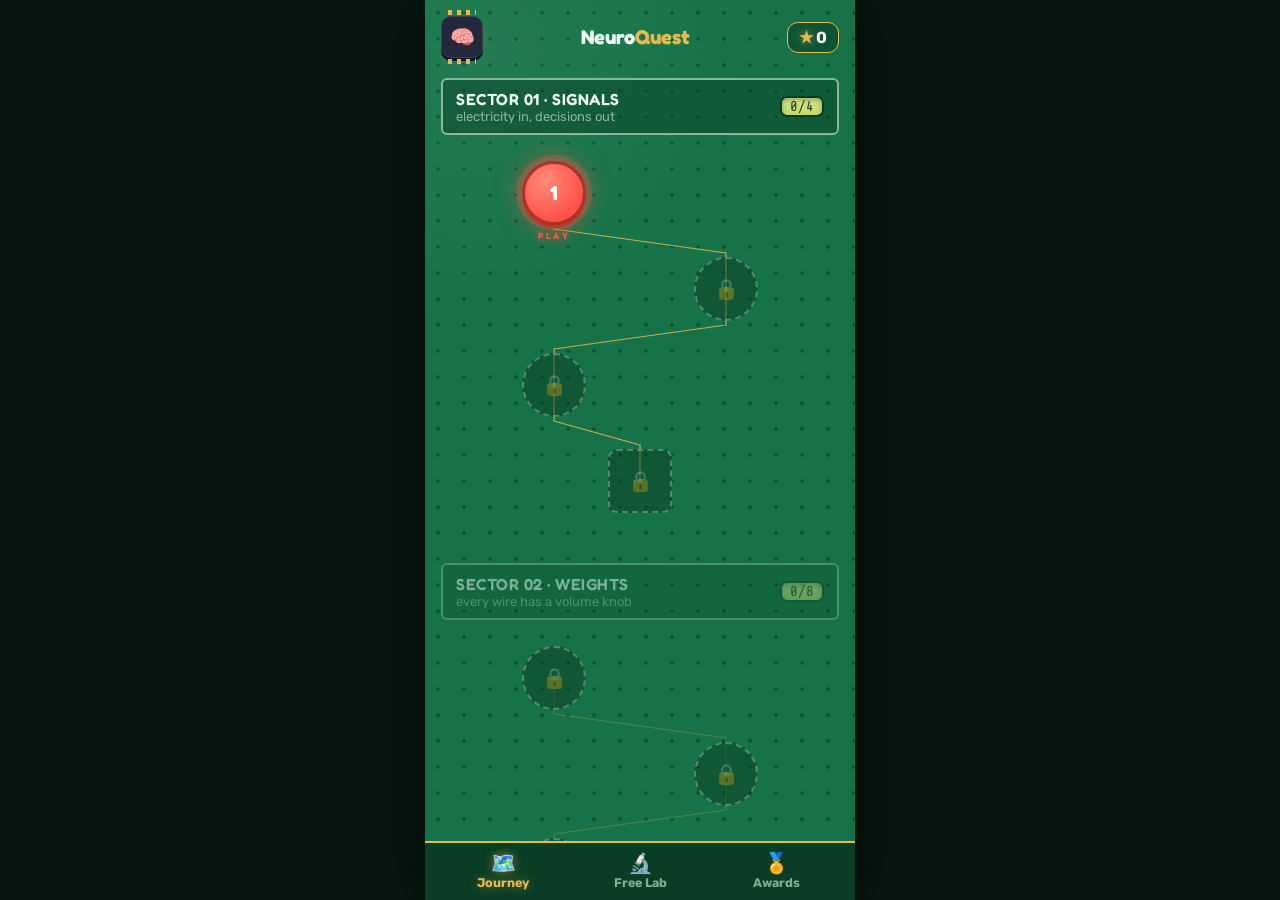
==== commit c9d4f3af: "App: store-ready iOS and Android wrapper - Bundle Fredoka/Rubik/Share Tech Mono locally (SIL OFL) — " ====
--- a/neuroquest/app/assets/web/index.html
+++ b/neuroquest/app/assets/web/index.html
@@ -5,9 +5,8 @@
 <meta name="viewport" content="width=device-width, initial-scale=1.0, maximum-scale=1.0, user-scalable=no">
 <meta name="theme-color" content="#0A3D25">
 <title>NeuroQuest</title>
-<link rel="preconnect" href="https://fonts.googleapis.com">
-<link href="https://fonts.googleapis.com/css2?family=Fredoka:wght@500;600;700&family=Rubik:wght@400;500;600;700;800&family=Share+Tech+Mono&display=swap" rel="stylesheet">
-<link rel="stylesheet" href="css/style.css?v=29">
+<link rel="stylesheet" href="css/fonts.css?v=30">
+<link rel="stylesheet" href="css/style.css?v=30">
 </head>
 <body>
 <div id="app">
@@ -100,8 +99,8 @@
   <div id="toast"></div>
 </div>
 
-<script src="js/engine.js?v=29"></script>
-<script src="js/levels.js?v=29"></script>
-<script src="js/app.js?v=29"></script>
+<script src="js/engine.js?v=30"></script>
+<script src="js/levels.js?v=30"></script>
+<script src="js/app.js?v=30"></script>
 </body>
 </html>
--- a/neuroquest/app/assets/web/css/fonts.css
+++ b/neuroquest/app/assets/web/css/fonts.css
@@ -0,0 +1,65 @@
+/* Bundled fonts — Fredoka, Rubik, Share Tech Mono (SIL OFL 1.1, see fonts/OFL-*.txt).
+   Shipped locally so the game works fully offline with no network requests. */
+@font-face {
+  font-family: 'Fredoka';
+  font-style: normal;
+  font-weight: 500;
+  font-display: swap;
+  src: url(../fonts/Fredoka-500.ttf) format('truetype');
+}
+@font-face {
+  font-family: 'Fredoka';
+  font-style: normal;
+  font-weight: 600;
+  font-display: swap;
+  src: url(../fonts/Fredoka-600.ttf) format('truetype');
+}
+@font-face {
+  font-family: 'Fredoka';
+  font-style: normal;
+  font-weight: 700;
+  font-display: swap;
+  src: url(../fonts/Fredoka-700.ttf) format('truetype');
+}
+@font-face {
+  font-family: 'Rubik';
+  font-style: normal;
+  font-weight: 400;
+  font-display: swap;
+  src: url(../fonts/Rubik-400.ttf) format('truetype');
+}
+@font-face {
+  font-family: 'Rubik';
+  font-style: normal;
+  font-weight: 500;
+  font-display: swap;
+  src: url(../fonts/Rubik-500.ttf) format('truetype');
+}
+@font-face {
+  font-family: 'Rubik';
+  font-style: normal;
+  font-weight: 600;
+  font-display: swap;
+  src: url(../fonts/Rubik-600.ttf) format('truetype');
+}
+@font-face {
+  font-family: 'Rubik';
+  font-style: normal;
+  font-weight: 700;
+  font-display: swap;
+  src: url(../fonts/Rubik-700.ttf) format('truetype');
+}
+@font-face {
+  font-family: 'Rubik';
+  font-style: normal;
+  font-weight: 800;
+  font-display: swap;
+  src: url(../fonts/Rubik-800.ttf) format('truetype');
+}
+@font-face {
+  font-family: 'Share Tech Mono';
+  font-style: normal;
+  font-weight: 400;
+  font-display: swap;
+  src: url(../fonts/ShareTechMono-400.ttf) format('truetype');
+}
